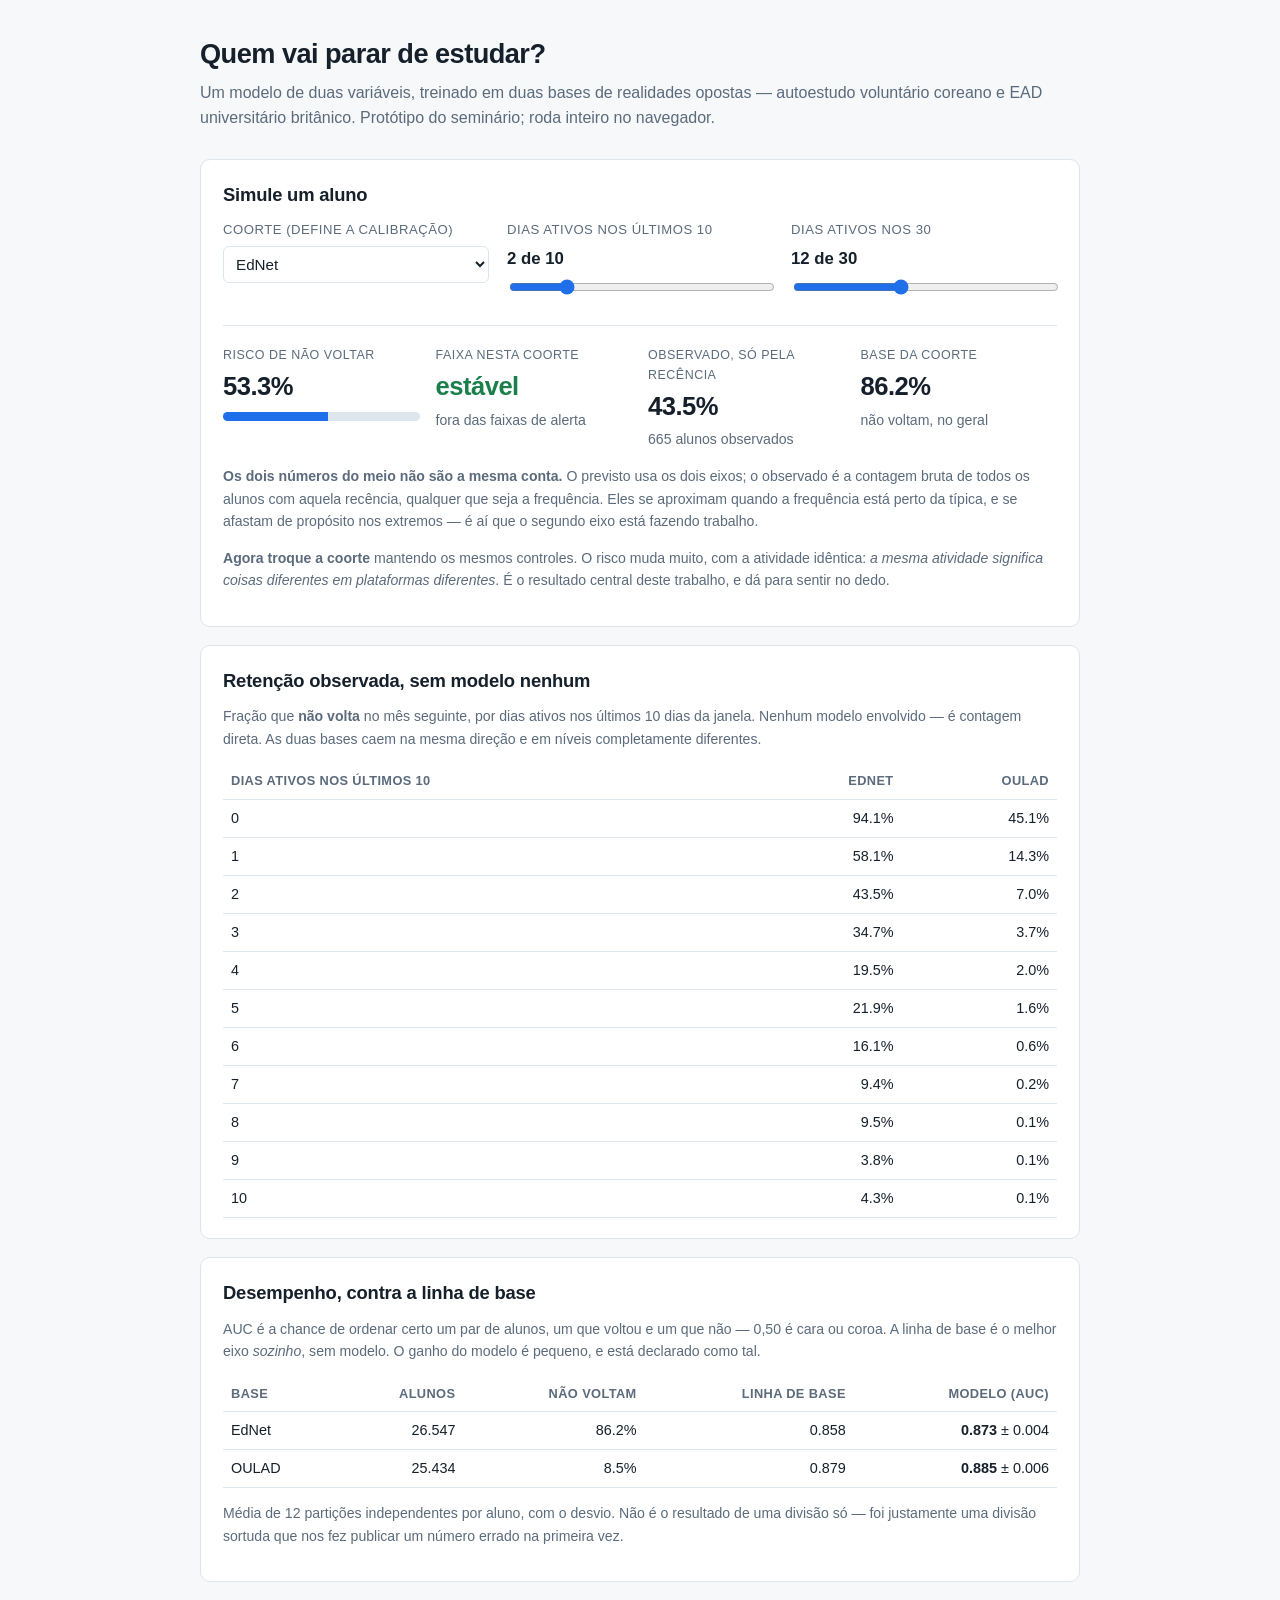
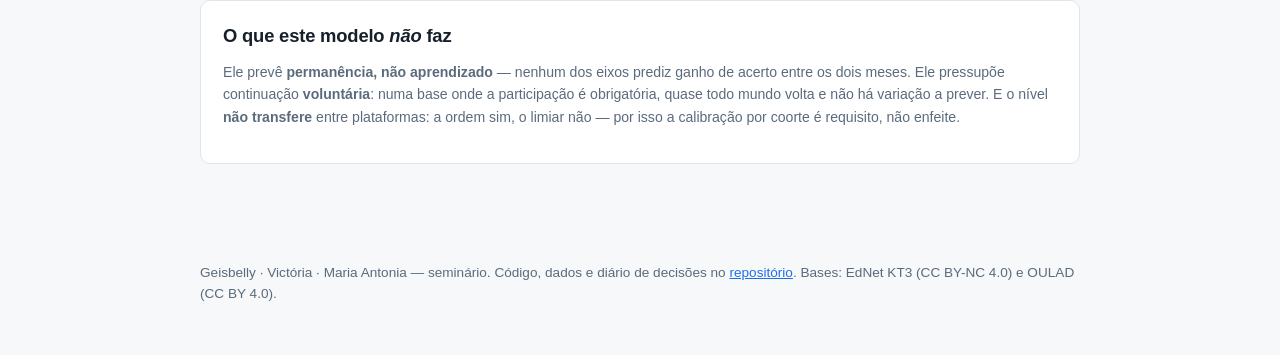
==== docs/seminario/index.html @ dab2f62a "Seminario: prototipo sob docs/ para o GitHub Pages servir O Pages deste repositorio publica a pasta " ====
<!doctype html>
<html lang="pt-BR">
<head>
<meta charset="utf-8">
<meta name="viewport" content="width=device-width,initial-scale=1">
<title>Quem vai parar de estudar?</title>
<link rel="stylesheet" href="estilo.css">
</head>
<body>
<main>
  <h1>Quem vai parar de estudar?</h1>
  <p class="sub">Um modelo de duas variáveis, treinado em duas bases de
  realidades opostas — autoestudo voluntário coreano e EAD universitário
  britânico. Protótipo do seminário; roda inteiro no navegador.</p>

  <p id="erro" class="aviso" hidden></p>

  <section>
    <h2 style="margin-top:0">Simule um aluno</h2>
    <div class="campos">
      <div>
        <label for="coorte">Coorte (define a calibração)</label>
        <select id="coorte"></select>
      </div>
      <div>
        <label for="recentes">Dias ativos nos últimos 10</label>
        <div class="valor" id="vr" style="margin-bottom:4px"></div>
        <input type="range" id="recentes" min="0" max="10" value="2">
      </div>
      <div>
        <label for="ativos">Dias ativos nos 30</label>
        <div class="valor" id="va" style="margin-bottom:4px"></div>
        <input type="range" id="ativos" min="0" max="30" value="12">
      </div>
    </div>

    <div class="saida">
      <div class="cartao">
        <div class="rot">Risco de não voltar</div>
        <div class="num" id="risco">—</div>
        <div class="barra"><i id="barra"></i></div>
      </div>
      <div class="cartao">
        <div class="rot">Faixa nesta coorte</div>
        <div class="num" id="faixa">—</div>
        <div class="nota" id="faixaTxt" style="margin-top:2px"></div>
      </div>
      <div class="cartao">
        <div class="rot">Observado, só pela recência</div>
        <div class="num" id="obs">—</div>
        <div class="nota" id="obsN" style="margin-top:2px"></div>
      </div>
      <div class="cartao">
        <div class="rot">Base da coorte</div>
        <div class="num" id="retencao">—</div>
        <div class="nota" style="margin-top:2px">não voltam, no geral</div>
      </div>
    </div>

    <p class="nota"><strong>Os dois números do meio não são a mesma conta.</strong>
    O previsto usa os dois eixos; o observado é a contagem bruta de todos os
    alunos com aquela recência, qualquer que seja a frequência. Eles se
    aproximam quando a frequência está perto da típica, e se afastam de
    propósito nos extremos — é aí que o segundo eixo está fazendo trabalho.</p>
    <p class="nota"><strong>Agora troque a coorte</strong> mantendo os mesmos
    controles. O risco muda muito, com a atividade idêntica: <em>a mesma
    atividade significa coisas diferentes em plataformas diferentes</em>. É o
    resultado central deste trabalho, e dá para sentir no dedo.</p>
  </section>

  <section>
    <h2 style="margin-top:0">Retenção observada, sem modelo nenhum</h2>
    <p class="nota" style="margin-top:0">Fração que <strong>não volta</strong>
    no mês seguinte, por dias ativos nos últimos 10 dias da janela. Nenhum
    modelo envolvido — é contagem direta. As duas bases caem na mesma direção e
    em níveis completamente diferentes.</p>
    <div class="tabela-rolavel" id="ref"></div>
  </section>

  <section>
    <h2 style="margin-top:0">Desempenho, contra a linha de base</h2>
    <p class="nota" style="margin-top:0">AUC é a chance de ordenar certo um par
    de alunos, um que voltou e um que não — 0,50 é cara ou coroa. A linha de
    base é o melhor eixo <em>sozinho</em>, sem modelo. O ganho do modelo é
    pequeno, e está declarado como tal.</p>
    <div class="tabela-rolavel" id="desempenho"></div>
    <p class="nota">Média de 12 partições independentes por aluno, com o desvio.
    Não é o resultado de uma divisão só — foi justamente uma divisão sortuda que
    nos fez publicar um número errado na primeira vez.</p>
  </section>

  <section>
    <h2 style="margin-top:0">O que este modelo <em>não</em> faz</h2>
    <p class="nota" style="margin-top:0">
    Ele prevê <strong>permanência, não aprendizado</strong> — nenhum dos eixos
    prediz ganho de acerto entre os dois meses. Ele pressupõe continuação
    <strong>voluntária</strong>: numa base onde a participação é obrigatória,
    quase todo mundo volta e não há variação a prever. E o nível
    <strong>não transfere</strong> entre plataformas: a ordem sim, o limiar
    não — por isso a calibração por coorte é requisito, não enfeite.</p>
  </section>
</main>
<footer>
  Geisbelly · Victória · Maria Antonia — seminário. Código, dados e diário de
  decisões no <a href="https://github.com/Geisbelly/core-trailup/tree/main/seminario">repositório</a>.
  Bases: EdNet KT3 (CC BY-NC 4.0) e OULAD (CC BY 4.0).
</footer>
<script src="app.js"></script>
</body>
</html>
---- docs/seminario/estilo.css ----
:root{
  --tinta:#16202b; --fraco:#5b6b7c; --linha:#dde5ed; --fundo:#f6f8fa;
  --papel:#fff; --acento:#1f6feb; --alerta:#b4331f; --ok:#1a7f4b;
  --max:920px;
}
@media (prefers-color-scheme:dark){
  :root{--tinta:#e6edf3;--fraco:#8b98a5;--linha:#2b3440;--fundo:#0d1117;
        --papel:#161b22;--acento:#58a6ff;--alerta:#f0714f;--ok:#4ec98a;}
}
*{box-sizing:border-box}
body{margin:0;background:var(--fundo);color:var(--tinta);
  font:16px/1.6 -apple-system,BlinkMacSystemFont,"Segoe UI",Roboto,sans-serif}
main{max-width:var(--max);margin:0 auto;padding:32px 20px 80px}
h1{font-size:1.7rem;margin:0 0 4px;letter-spacing:-.02em}
h2{font-size:1.15rem;margin:40px 0 10px;letter-spacing:-.01em}
p.sub{color:var(--fraco);margin:0 0 28px}
section{background:var(--papel);border:1px solid var(--linha);border-radius:10px;
  padding:20px 22px;margin-bottom:18px}
label{display:block;font-size:.82rem;color:var(--fraco);margin-bottom:6px;
  text-transform:uppercase;letter-spacing:.04em}
.campos{display:grid;grid-template-columns:repeat(auto-fit,minmax(190px,1fr));gap:18px}
input[type=range]{width:100%;accent-color:var(--acento)}
.valor{font-variant-numeric:tabular-nums;font-weight:600;font-size:1.05rem}
select{width:100%;padding:8px;border:1px solid var(--linha);border-radius:6px;
  background:var(--papel);color:var(--tinta);font-size:.95rem}
.saida{display:grid;grid-template-columns:repeat(auto-fit,minmax(160px,1fr));
  gap:16px;margin-top:22px;padding-top:20px;border-top:1px solid var(--linha)}
.cartao .rot{font-size:.78rem;color:var(--fraco);text-transform:uppercase;
  letter-spacing:.04em}
.cartao .num{font-size:1.6rem;font-weight:650;font-variant-numeric:tabular-nums;
  letter-spacing:-.02em}
.alerta{color:var(--alerta)} .ok{color:var(--ok)}
table{width:100%;border-collapse:collapse;font-size:.9rem;
  font-variant-numeric:tabular-nums}
th,td{text-align:right;padding:7px 8px;border-bottom:1px solid var(--linha)}
th:first-child,td:first-child{text-align:left}
th{font-weight:600;color:var(--fraco);font-size:.8rem;text-transform:uppercase;
  letter-spacing:.03em}
.tabela-rolavel{overflow-x:auto}
.nota{font-size:.88rem;color:var(--fraco);margin-top:14px}
.barra{height:9px;background:var(--linha);border-radius:5px;overflow:hidden;margin-top:5px}
.barra i{display:block;height:100%;background:var(--acento)}
code{background:var(--fundo);padding:2px 5px;border-radius:4px;font-size:.87em}
.aviso{border-left:3px solid var(--alerta);padding-left:14px;margin:18px 0;
  font-size:.92rem;color:var(--fraco)}
footer{max-width:var(--max);margin:0 auto;padding:0 20px 50px;
  color:var(--fraco);font-size:.85rem}
a{color:var(--acento)}
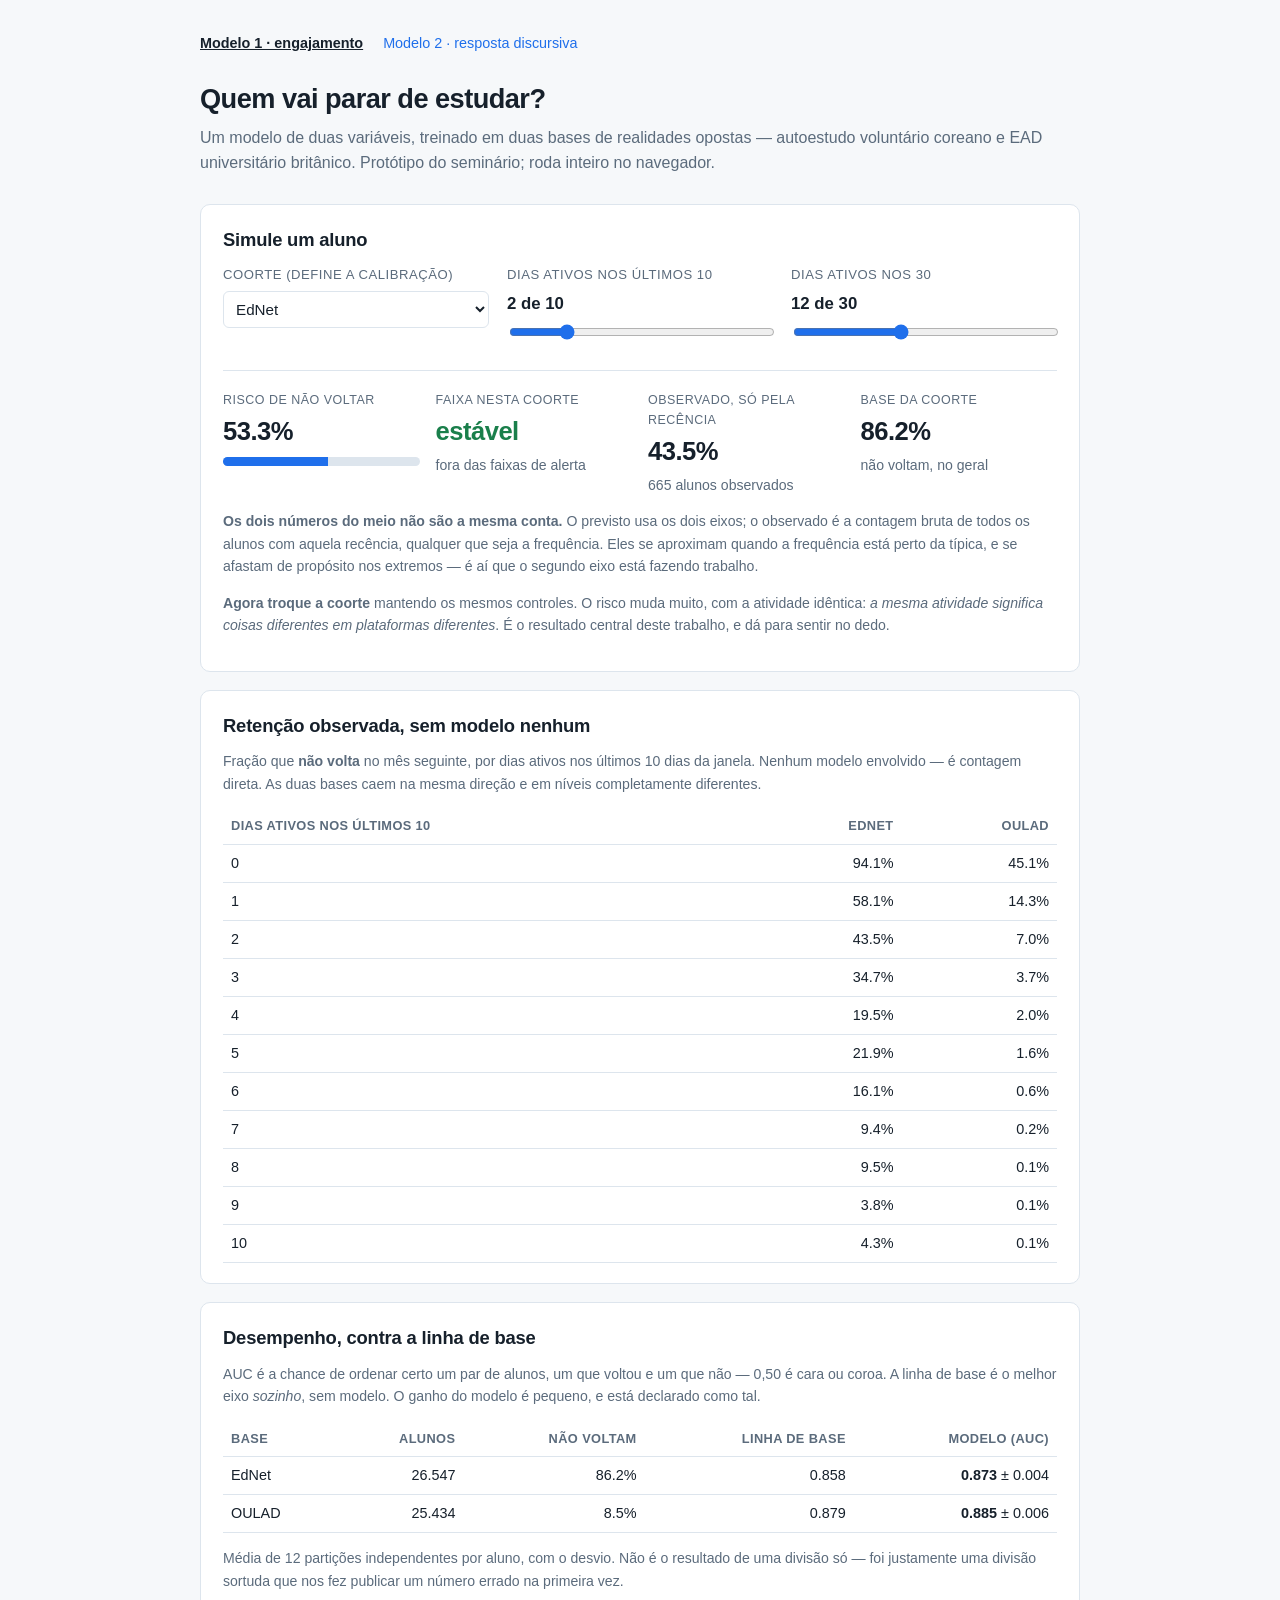
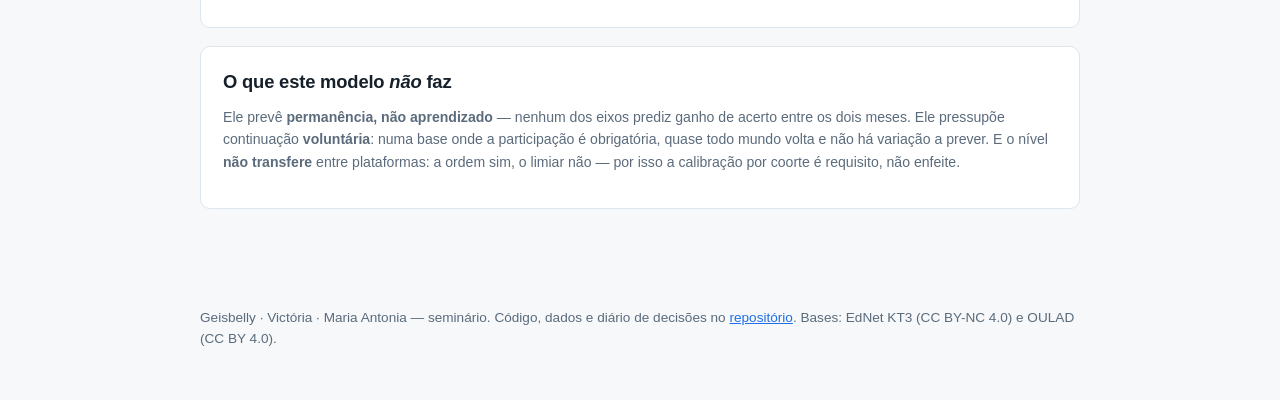
==== commit c438bcac: "Seminario: segundo modelo, o avaliador de resposta discursiva Testado contra a linha de base que imp" ====
--- a/docs/seminario/index.html
+++ b/docs/seminario/index.html
@@ -5,9 +5,19 @@
 <meta name="viewport" content="width=device-width,initial-scale=1">
 <title>Quem vai parar de estudar?</title>
 <link rel="stylesheet" href="estilo.css">
+<style>
+nav{margin-bottom:22px;font-size:.9rem}
+nav a{margin-right:16px;text-decoration:none}
+nav a[aria-current]{color:var(--tinta);font-weight:600;text-decoration:underline}
+</style>
 </head>
 <body>
 <main>
+  <nav>
+    <a href="./" aria-current="page">Modelo 1 &middot; engajamento</a>
+    <a href="discursivo.html">Modelo 2 &middot; resposta discursiva</a>
+  </nav>
+
   <h1>Quem vai parar de estudar?</h1>
   <p class="sub">Um modelo de duas variáveis, treinado em duas bases de
   realidades opostas — autoestudo voluntário coreano e EAD universitário
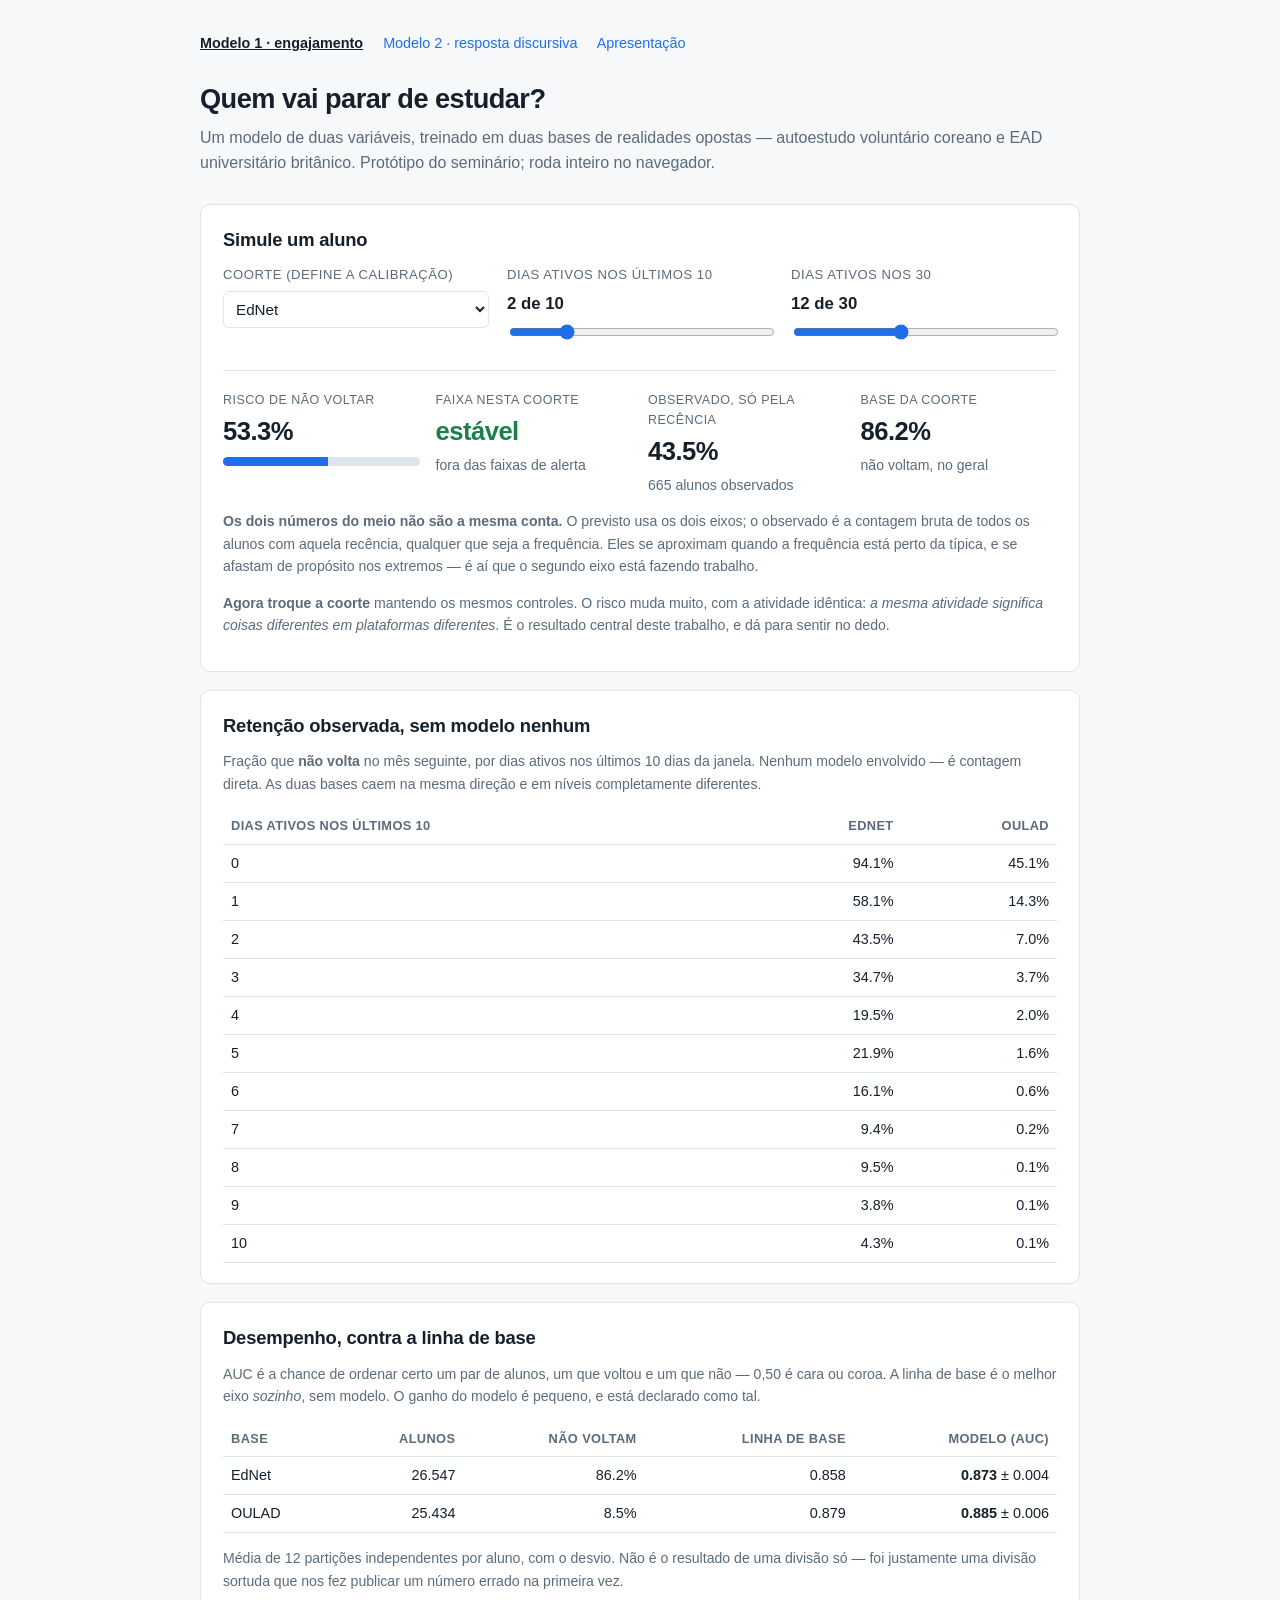
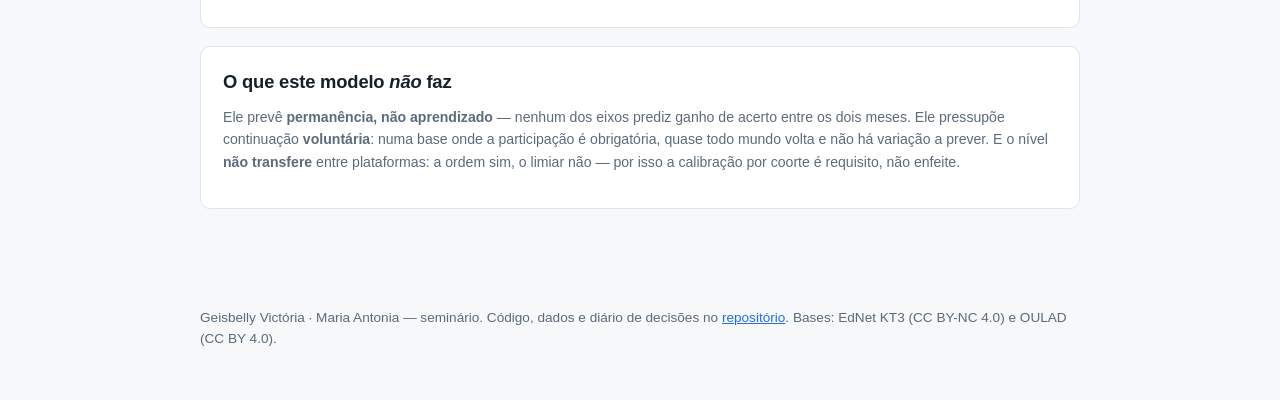
==== commit 17454dda: "Apresentacao do seminario em HTML, e o grupo sao duas O roteiro de 15 minutos existia so como uma ta" ====
--- a/docs/seminario/index.html
+++ b/docs/seminario/index.html
@@ -16,6 +16,7 @@
   <nav>
     <a href="./" aria-current="page">Modelo 1 &middot; engajamento</a>
     <a href="discursivo.html">Modelo 2 &middot; resposta discursiva</a>
+    <a href="apresentacao.html">Apresenta&ccedil;&atilde;o</a>
   </nav>
 
   <h1>Quem vai parar de estudar?</h1>
@@ -111,7 +112,7 @@
   </section>
 </main>
 <footer>
-  Geisbelly · Victória · Maria Antonia — seminário. Código, dados e diário de
+  Geisbelly Victória · Maria Antonia — seminário. Código, dados e diário de
   decisões no <a href="https://github.com/Geisbelly/core-trailup/tree/main/seminario">repositório</a>.
   Bases: EdNet KT3 (CC BY-NC 4.0) e OULAD (CC BY 4.0).
 </footer>
